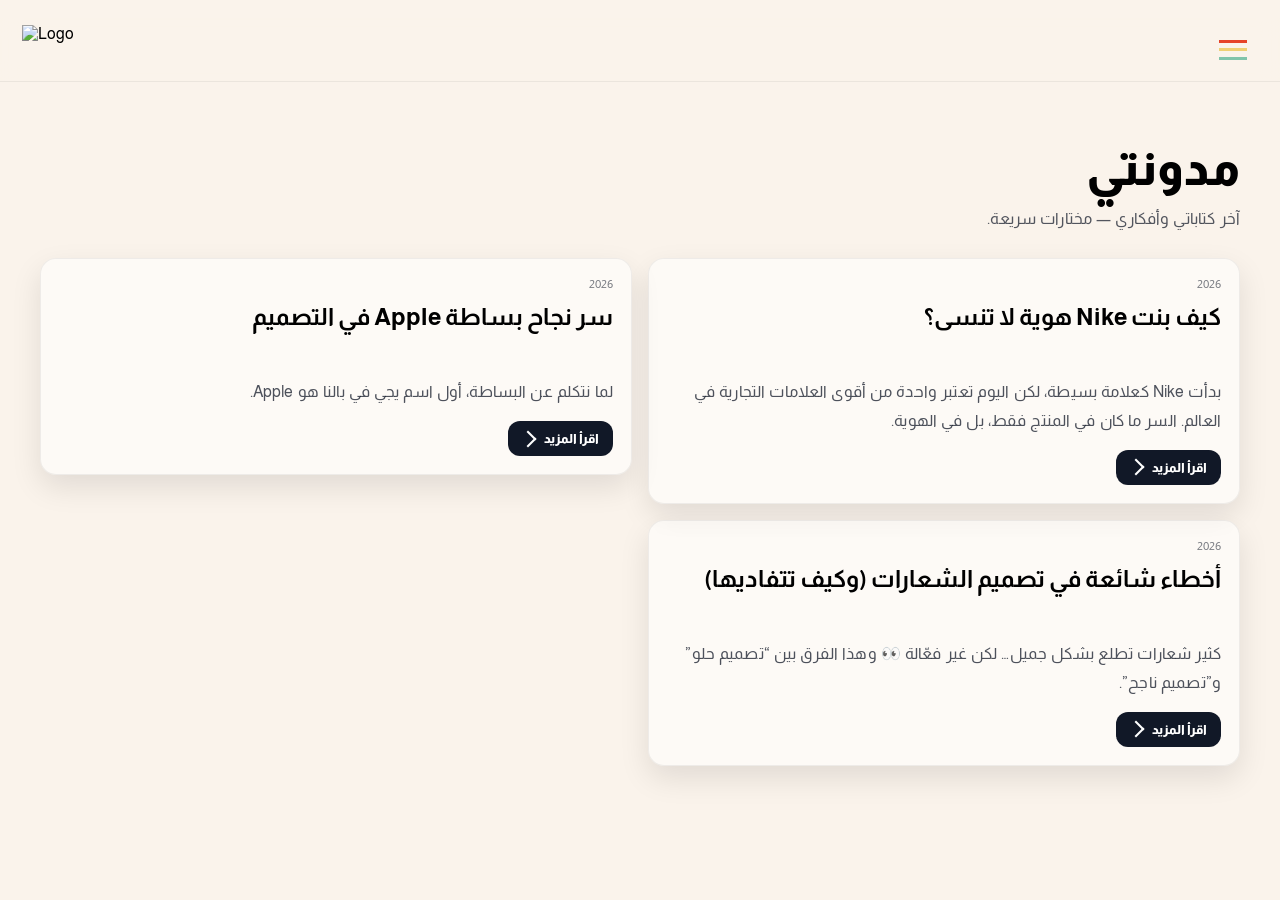
==== articles.html @ 9b46018a "Add files via upload" ====
<!doctype html>
<html lang="ar" dir="ltr">
<head>
  <meta charset="utf-8" />
  <meta name="viewport" content="width=device-width, initial-scale=1, viewport-fit=cover" />
  <title>مقالات</title>

  <!-- نفس ملفك الأساسي (عشان مقاسات اللوقو + الهامبرجر تبقى 100% نفس كودك) -->
  <link rel="stylesheet" href="./style.css" />

  <!-- ملف خاص بالمقالات فقط (ما يأثر على باقي موقعك) -->
  <link rel="stylesheet" href="./articles.css" />


  
<link rel="preconnect" href="https://fonts.googleapis.com">
<link rel="preconnect" href="https://fonts.gstatic.com" crossorigin>
<link href="https://fonts.googleapis.com/css2?family=Almarai:wght@300;400;700;800&display=swap" rel="stylesheet">
</head>

<body>
  <!-- ===== TOP BAR (نفس كودك) ===== -->
  <header class="topbar">
    <div class="logo" id="logoBtn" title="Home">
      <img src="./work/logo-10.png" alt="Logo">
    </div>

    <div class="menuWrap" id="menuWrap">
      <button class="hamburger" id="hamburgerBtn" type="button" aria-label="Menu" aria-expanded="false">
        <div class="hamburgerLines" aria-hidden="true">
          <span></span><span></span><span></span>
        </div>
      </button>

      <!-- ✅ القائمة: الرئيسية فقط -->
      <nav class="menu" aria-label="Main menu">
        <a href="./index.html#home" data-scroll="home">الرئيسية</a>
      </nav>
    </div>
  </header>

  <!-- ===== CONTENT ===== -->
  <main class="content">

    <section class="articlesPage" id="articlesPage">
      <div class="articlesWrap">
        <h1 class="articlesTitle">مدونتي</h1>
        <p class="articlesSub">آخر كتاباتي وأفكاري — مختارات سريعة.</p>

        <div class="articlesList">

          <!-- Article Card -->
          <article class="articleCard">
            <div class="articleMeta">2026</div>
            <h2 class="articleHeading type-words" data-text="كيف بنت Nike هوية لا تنسى؟"></h2>
            <p class="articleExcerpt">
          
بدأت Nike كعلامة بسيطة، لكن اليوم تعتبر واحدة من أقوى العلامات التجارية في العالم. السر ما كان في المنتج فقط، بل في الهوية.
            </p>
            <a class="articleLink" href="#post-1">اقرأ المزيد</a>
          </article>

          <article class="articleCard">
            <div class="articleMeta">2026</div>
            <h2 class="articleHeading type-words" data-text="سر نجاح بساطة Apple في التصميم
"></h2>
            <p class="articleExcerpt">
لما نتكلم عن البساطة، أول اسم يجي في بالنا هو Apple.
            </p>
            <a class="articleLink" href="#post-2">اقرأ المزيد</a>
          </article>

          <article class="articleCard">
            <div class="articleMeta">2026</div>
            <h2 class="articleHeading type-words" data-text="أخطاء شائعة في تصميم الشعارات (وكيف تتفاديها)
"></h2>
            <p class="articleExcerpt">
كثير شعارات تطلع بشكل جميل… لكن غير فعّالة 👀
وهذا الفرق بين “تصميم حلو” و”تصميم ناجح”.            </p>
            <a class="articleLink" href="#post-3">اقرأ المزيد</a>
          </article>


          

        </div>
      </div>
    </section>

  </main>

<section class="articlesDetails" id="articlesDetails">

  <article class="post" id="post-1" aria-expanded="false">
    <div class="postInner">
      <button class="postClose" type="button" aria-label="إغلاق">✕</button>

      <div class="postMeta lazy-reveal">تصميم • 2026</div>
      <h2 class="postTitle type-words" data-text="كيف بنت Nike هوية لا تُنسى؟
"></h2>
      <p class="postSub lazy-reveal">
        بدأت Nike كعلامة بسيطة، لكن اليوم تعتبر واحدة من أقوى العلامات التجارية في العالم. السر ما كان في المنتج فقط، بل في الهوية.

      </p>
</p>

      <div class="postBody">
        <p class="lazy-reveal">
اعتمدت نايك على البساطة والقوة في نفس الوقت. شعارها (Swoosh) بسيط جدًا، لكنه يعبر عن الحركة والانطلاق.
الألوان المستخدمة دايمًا واضحة وجريئة، والرسائل التسويقية تركز على الإلهام والتحدي.        </p>
        <p class="lazy-reveal">اللي يميز نايك فعلًا هو قدرتها على خلق “شعور” مو مجرد تصميم.
لما تشوف الإعلان، تحس بالحماس حتى لو ما كنت رياضي.</p>
        <p class="lazy-reveal">الدروس اللي نقدر نتعلمها:
	
</p>

<p class="lazy-reveal">
  •	البساطة قوة

</p>

<p class="lazy-reveal">
  •	الهوية لازم تعكس إحساس، مو شكل بس

</p>

<p class="lazy-reveal">
  •	الاستمرارية في الأسلوب تبني الثقة
</p>


<p class="lazy-reveal">
  ✨ اقتراح لك (مهم)

</p>


<p class="lazy-reveal">
“إذا حاب تبن هوية قوية لمشروعك، تواصل معي وخليني أساعدك ✨”
</p>

      </div>
    </div>
  </article>

  <article class="post" id="post-2" aria-expanded="false">
    <div class="postInner">
      <button class="postClose" type="button" aria-label="إغلاق">✕</button>

      <div class="postMeta lazy-reveal">شعارات • 2026</div>
      <h2 class="postTitle type-words" data-text="سر نجاح بساطة Apple في التصميم">
        
      </h2>
      <p class="postSub lazy-reveal">آبل ما اختارت البساطة عشان الشكل، بل عشان الوضوح.
كل شي عندهم مدروس: الألوان، الخطوط، المساحات، وحتى طريقة عرض المنتجات.</p>

      <div class="postBody">
        <p class="lazy-reveal">تعتمد آبل على:
</p>
        <p class="lazy-reveal">•	ألوان هادئة
</p>
        <p class="lazy-reveal">•	تصميم نظيف (Minimal)
</p>

<p class="lazy-reveal">
  •	تركيز على المنتج بدون تشتيت

</p> 

<p class="lazy-reveal">وهذا الشي يخلي المستخدم يحس بالفخامة والراحة بنفس الوقت.

</p>

<p class="lazy-reveal">	ليش هذا مهم لبراندك؟
لأن التعقيد يشتت العميل، لكن البساطة تخليه يفهمك بسرعة ويثق فيك أكثر.
</p>


<p class="lazy-reveal">
 الخلاصة:
مو كل ما زودت عناصر، صار التصميم أفضل… أحيانًا أقل = أقوى.
</p>


<p class="lazy-reveal">	
  ✨ اقتراح لك (مهم)
</p>


<p class="lazy-reveal">	“إذا حاب تبن هوية قوية لمشروعك، تواصل معي وخليني أساعدك ✨”
</p>
      </div>
    </div>
  </article>

  <article class="post" id="post-3" aria-expanded="false">
    <div class="postInner">
      <button class="postClose" type="button" aria-label="إغلاق">✕</button>

      <div class="postMeta lazy-reveal">UI/UX • 2026</div>
      <h2 class="postTitle type-words" data-text="أخطاء شائعة في تصميم الشعارات (وكيف تتفاديها)
"></h2>
      <p class="postSub lazy-reveal">كثير شعارات تطلع بشكل جميل… لكن غير فعّالة 👀</p>


      <div class="postBody">
        <p class="lazy-reveal">وهذا الفرق بين “تصميم حلو” و”تصميم ناجح”.
        <p class="lazy-reveal">
أهم الأخطاء:

</p>
        <p class="lazy-reveal">
1. التعقيد الزائد
</p>
        <p class="lazy-reveal">شعار فيه تفاصيل كثيرة = صعب يتذكره العميل
</p>

                <p class="lazy-reveal">2. تقليد المنافسين
</p>

                        <p class="lazy-reveal">لما تشبه غيرك، تختفي وسط السوق
</p>

                                <p class="lazy-reveal">3. اختيار ألوان عشوائية
</p>

                                        <p class="lazy-reveal">الألوان لازم تعكس شخصية البراند، مو ذوقك الشخصي فقط
</p>

                                                <p class="lazy-reveal">4. عدم التفكير بالاستخدام
</p>

                                                        <p class="lazy-reveal">هل الشعار واضح بحجم صغير؟ على الجوال؟ على اللوحات؟
</p>

                                                                <p class="lazy-reveal">كيف يكون الشعار الصحيح؟
</p>

                                                                        <p class="lazy-reveal">•	بسيط
</p>

                                                                                <p class="lazy-reveal">•	واضح
</p>

                                                                                        <p class="lazy-reveal">•	قابل للاستخدام في كل مكان
</p>

<p class="lazy-reveal">	•	يعبر عن هوية المشروع

</p>

<p class="lazy-reveal">✨ اقتراح لك (مهم)
</p>

<p class="lazy-reveal">“إذا حاب تبن هوية قوية لمشروعك، تواصل معي وخليني أساعدك ✨”
</p>
      </div>
    </div>
  </article>

</section>
  <!-- نفس ملف الجافاسكربت حقك (قائمة الهامبرجر) -->
  <script src="./app.js"></script>

  <!-- جافاسكربت خاص بالكتابة كلمة كلمة -->
  <script src="./articles.js"></script>
</body>
</html>
---- style.css ----
:root{
  --bg:#faf3eb;

  /* ===== الكروت ===== */
  --cardW: 380px;
  --cardH: 190px;
  --boxW: 190px;
  --radius: 0px;
  --linePx: 16px;

  /* ===== شريط علوي ===== */
  --topbar-h: 64px;
  --topbar-offset: 18px;

  /* ===== تحكم حجم اللوقو ===== */
  --logo-h: 50px;

  /* ===== ألوان خطوط الهامبرغر ===== */
  --ham-1: #e64329;
  --ham-2: #f0d074;
  --ham-3: #81c4aa;
}

*{ box-sizing:border-box; }
html,body{ height:100%; margin:0; }

body{
  background: var(--bg);
       font-family: "Almarai", sans-serif;

  overflow-x: hidden;
  overflow-y: auto;
  scroll-behavior: smooth;
}

/* ===== TOP BAR ===== */
.topbar{
  position: fixed;
  top: var(--topbar-offset);
  left: 0; right: 0;
  height: var(--topbar-h);
  display: flex;
  align-items: center;
  justify-content: space-between;
  padding: 0 22px;
  z-index: 9999;
  background: rgba(250,243,235,0.72);
  backdrop-filter: blur(10px);
  border-bottom: 1px solid rgba(0,0,0,0.06);
}

.logo{
  display:flex;
  align-items:center;
  user-select:none;
  cursor: pointer;
}
.logo img{
  height: var(--logo-h);
  width: auto;
  display: block;
  object-fit: contain;
}

.menuWrap{ position: relative; }

.hamburger{
  width: 50px;
  height: 50px;
  border: 0;
  background: transparent;
  cursor: pointer;
  display:flex;
  align-items:center;
  justify-content:center;
  padding: 0;
}

.hamburgerLines{
  width: 28px;
  height: 20px;
  display:flex;
  flex-direction: column;
  justify-content: space-between;
}

.hamburgerLines span{
  display:block;
  height: 3px;
  border-radius: 0px;
  transition: transform .25s ease, opacity .2s ease;
}
.hamburgerLines span:nth-child(1){ background: var(--ham-1); }
.hamburgerLines span:nth-child(2){ background: var(--ham-2); }
.hamburgerLines span:nth-child(3){ background: var(--ham-3); }

.menuOpen .hamburgerLines span:nth-child(1){
  transform: translateY(7px) rotate(45deg);
}
.menuOpen .hamburgerLines span:nth-child(2){ opacity: 0; }
.menuOpen .hamburgerLines span:nth-child(3){
  transform: translateY(-7px) rotate(-45deg);
}

.menu{
  position: absolute;
  top: 52px;
  right: 0;
  width: 190px;
  background: rgba(250,243,235);
  backdrop-filter: blur(12px);
  border: 1px solid rgba(0,0,0,0.08);
  border-radius: 12px;
  box-shadow: 0 14px 38px rgba(0,0,0,0.18);
  padding: 8px 0;
  text-align: right;
  opacity: 0;
  transform: translateY(-8px);
  pointer-events: none;
  transition: opacity .2s ease, transform .2s ease;
}
.menuOpen .menu{
  opacity: 1;
  transform: translateY(0);
  pointer-events: auto;
}
.menu a{
   font-family: "Almarai", sans-serif;
   font-weight: 550;
  display:block;
  padding: 12px 16px;
  text-decoration: none;
  color: #111827;
  font-size: 14px;
  line-height: 1;
  white-space: nowrap;
}
.menu a:hover{ background: rgba(0,0,0,0.05); }

/* ===== المحتوى ===== */
.content{
  position: relative;
  z-index: 1;
  padding-top: calc(var(--topbar-h) + var(--topbar-offset));
}

/* الافتراضي: بقية السكاشن ممتدة */
.pageGeneric{
  min-height: 100vh;
  padding: 56px 24px;
  display: flex;
  align-items: center;
  justify-content: center;
}

/* ===== الصفحة الأولى (الدرج فقط) ===== */
.page1{
  position: relative;
  min-height: 100vh;
  padding: 0;
  overflow: hidden;
}

.page1 .stage{
  position: absolute;
  inset: 0;
  overflow: hidden;
  pointer-events: none;
  z-index: 0;
}
.page1 .stair{ position:absolute; inset:0; }

/* ===== الكروت ===== */
.wrap{
  position:absolute;
  width: calc(var(--cardW) + var(--boxW));
  height: var(--cardH);
  transform: translate3d(0,0,0);
  will-change: transform;

}

.card{
  position:absolute;
  left:0; top:0;
  width: var(--cardW);
  height: var(--cardH);
  border-radius: var(--radius);
  overflow:hidden;
  background:#ddd;
  box-shadow: 0 12px 30px rgba(0,0,0,.18), 0 2px 8px rgba(0,0,0,.08);
}

.img{
  position:absolute; inset:0;
  background-size: cover;
  background-position: center;
  transform: scale(1.02);
}

.box{
  position:absolute;
  left: var(--cardW);
  top:0;
  width: var(--boxW);
  height: var(--cardH);
  border-radius: var(--radius);
  overflow:hidden;
  background: rgba(209, 40, 40, 0.26);
  border-left: 1px solid rgba(0,0,0,.08);
  backdrop-filter: blur(10px);
  box-shadow: 0 12px 30px rgba(0,0,0,.12), 0 2px 8px rgba(0,0,0,.06);
}

.box svg{
  position:absolute;
  inset:0;
  width:100%;
  height:100%;
  display:block;
  pointer-events:none;
}

/* خط مثل قبل */
.box line{
  stroke-width: var(--linePx);
  stroke-linecap: square;
}



/* ===== الصفحة الثانية: صورة فقط ===== */
.image-only{
  min-height: 100vh;
  padding: 56px 24px;
  display:flex;
  align-items:center;
  justify-content:center;


}
.image-only img{
  width: 100%;
  max-width: 1500px; /* صغرنا شوي على الكمبيوتر */
  height: auto;
  display:block;
  object-fit: cover;

}





/* تعديل للجوال */
@media (max-width: 768px){
  .image-only img{
    width: 110vw; /* جعل الصورة تملأ عرض الشاشة بالكامل */
    height: 130px;
    max-width: none; /* إزالة الحد السابق */
    object-fit: cover;
  }
}









/* ==========================
   ABOUT (DESKTOP)
========================== */

#about.pageGeneric{

  --aboutCardMinH:700px;

  --aboutVideoW:800px;
  --aboutVideoH:910px;

  background: rgb(250,243,235);
  position:relative;
}

/* الكرت */
#about.pageGeneric .aboutCard{

  width:min(1600px,100%);
  margin:auto;

  background:rgba(255,255,255,0.55);
  backdrop-filter:blur(10px);
  border:1px solid rgba(0,0,0,0.06);
  box-shadow:0 12px 30px rgba(0,0,0,.12);
  border-radius:12px;


  padding:40px;
  min-height:var(--aboutCardMinH);

  position:relative;
  overflow:hidden;
}

/* النص */
#about .aboutText{

  font-family:"Almarai", sans-serif;
  text-align:right;

  max-width:450px;

  /* يمنع النص من الركوب على الفيديو */
  margin-left:var(--aboutVideoW);

  position:relative;
  z-index:2;
}

#about .aboutText h2{
  font-size:32px;
  margin-bottom:14px;
}

#about .aboutText p{
  font-size:16px;
  line-height:1.9;

  direction: rtl;

  text-align: right;

  unicode-bidi: plaintext;


}

/* الفيديو */
#about .aboutVideo{

  position:absolute;
  left:0;
  bottom:0;

  width:var(--aboutVideoW);
  height:var(--aboutVideoH);

  overflow:hidden;
}

#about .aboutVideo video{
  width:100%;
  height:100%;
  object-fit:cover;
  display:block;
  border-radius: 20px;
}


/* ==========================
   ABOUT (MOBILE)
========================== */

@media (max-width:768px){

#about.pageGeneric{
  --aboutMobileVideoH:400px;
}

/* الكرت */
#about.pageGeneric .aboutCard{

  display:flex;
  flex-direction:column;

  padding:20px 20px 0 0;
  gap:22px;

  min-height:auto;
}

/* النص */
#about .aboutText{

  width:100%;
  margin:0;
}

/* الفيديو */
#about .aboutVideo{

  position:static;

  width:100%;
  height:var(--aboutMobileVideoH);

  margin:auto 0 0 0;

  align-self:center;

  border-radius:12px;
  overflow:hidden;


}

}

/* ===== صفحة الأعمال ===== */
.worksPage{
  background: #faf3eb;
  padding: 120px 40px 120px;
}

.worksTitle{
  font-size: clamp(32px, 5vw, 64px);
  margin: 0 0 40px 0;
  text-align: center;
}


.workItem{
  overflow: visible;
}

.workItem img{
  width: 100%;
  height: auto;
  display: block;
  border-radius: 12px;
  box-shadow: 0 18px 40px rgba(0,0,0,.15);
}

@media (max-width: 1024px){
  .worksPage{ padding: 100px 24px 120px; }
  .worksGrid{ grid-template-columns: repeat(3, minmax(0, 1fr)); gap: 18px; }
}

@media (max-width: 600px){
  .worksPage{ padding: 90px 16px 120px; }
  .worksGrid{ grid-template-columns: repeat(2, minmax(0, 1fr)); gap: 14px; }
}

.workItem{
  will-change: transform;
  transform: translateZ(0);
}

.workItem img{
  transform-origin: center center;
  transition: transform 120ms linear;
}

@media (max-width: 768px){
  .topbar{ padding: 0 14px; }

  :root{
    --cardW: 210px;
    --cardH: 110px;
    --boxW: 110px;
    --linePx: 16px;
  }

  .page1{
    height: 50vh;
    min-height: 360px;
    padding: 0;
    overflow: hidden;
  }

  .page1 .stage{
    inset: -160px;
    overflow: hidden;
  }

  .box svg{
    position:absolute;
    inset:0;
    width:100%;
    height:100%;
    transform: none !important;
  }

  .box line{
    vector-effect: non-scaling-stroke;
  }

  .image-only{
    min-height: auto;
    padding: 24px 16px;
  }
  .image-only img{
    width: 100%;
    max-width: 980px;
    border-radius: 12px;
  }

  #about.pageGeneric{ min-height: auto; padding: 40px 16px; }

  #about .aboutVideo video{
    height: 400px;
    min-height: 360px;
    max-height: 720px;
  }
}

/* ==========================
   WORKS SECTION
========================== */
.worksSection{
  min-height: auto;
  padding: 56px 24px;
  display: flex;
  align-items: flex-start;
  justify-content: center;
}

.worksWrap{
  width: min(1600px, 100%);
  margin: 0 auto;
  padding: 0 18px;
}

.worksTitle{
     font-family: "Almarai", sans-serif;

  margin: 0 0 18px;
  font-size: clamp(22px, 3.2vw, 38px);
  font-weight: 800;
  text-align: right;
}

#works .worksGrid{
  display: grid;
  grid-template-columns: repeat(4, 1fr);
  gap: 7px;
  align-items: start;
}

.workItem{
  display: block;
  border-radius: 16px;
  overflow: hidden;
  background: rgba(255,255,255,0.20);
  border: 1px solid rgba(0,0,0,0.06);
  box-shadow: 0 14px 34px rgba(0,0,0,0.10);
  transform: translate3d(0, var(--stagger, 0px), 0);
  will-change: transform;
}

.workItem img{
  width: 100%;
  height: auto;
  display: block;
}

@media (max-width: 768px){
  .worksSection{
    padding: 44px 16px;
  }

  #works .worksGrid{
    grid-template-columns: repeat(2, 1fr);
    gap: 10px;
  }

  .workItem:nth-child(2n){
    --stagger: 18px;
  }
  .workItem:nth-child(2n+1){
    --stagger: 0px;
  }
}












/* ==========================
   WORKS: one-time "shrink" on enter (Studio-like)
========================== */




/* ألغي تأثير الهوفر نهائيًا */
#works .workItem img{
  transition: none !important;
  transform: none !important;
}

/* الوضع الطبيعي قبل ما نوصل للقسم */
#works .workItem{
  transform: translate3d(0, var(--stagger, 0px), 0) scale(1);
  will-change: transform;
  transition: transform 4000ms cubic-bezier(.22, 1, .36, 1);
}

/* أول ما القسم يصير ظاهر: يصغر ويثبت */
#works.is-revealed .workItem{
  transform: translate3d(0, var(--stagger, 0px), 0) scale(0.88);

}



/* اختياري: لو تبين تأثير أدق لكل صف (يتأخر شوي) */
#works.is-revealed .workItem:nth-child(1){ transition-delay: 0ms; }
#works.is-revealed .workItem:nth-child(2){ transition-delay: 60ms; }
#works.is-revealed .workItem:nth-child(3){ transition-delay: 120ms; }
#works.is-revealed .workItem:nth-child(4){ transition-delay: 180ms; }
#works.is-revealed .workItem:nth-child(5){ transition-delay: 240ms; }
#works.is-revealed .workItem:nth-child(6){ transition-delay: 300ms; }



























/* ==========================
   ARTICLES PAGE (SCOPED)
========================== */

.articlesPage{
  padding: 80px 24px 90px;
}

.articlesWrap{
  width: min(1200px, 100%);
  margin: 0 auto;
}

.articlesTitle{
  font-family: "Almarai", sans-serif;
  margin: 0 0 10px;
  font-size: clamp(28px, 4vw, 48px);
  font-weight: 900;
  text-align: right;
}

.articlesSub{
     font-family: "Almarai", sans-serif;

  margin: 0 0 26px;
  text-align: right;
  color: rgba(17,24,39,.72);
  font-size: 16px;
  line-height: 1.7;
}

.articlesList{
  display: grid;
  grid-template-columns: repeat(2, minmax(0, 1fr));
  gap: 16px;
  align-items: start;
}

.articleCard{
  background: rgba(255,255,255,0.55);
  backdrop-filter: blur(10px);
  border: 1px solid rgba(0,0,0,0.06);
  box-shadow: 0 12px 30px rgba(0,0,0,.10);
  border-radius: 16px;
  padding: 18px;
  text-align: right;
}

.articleMeta{
     font-family: "Almarai", sans-serif;

  font-size: 12px;
  color: rgba(17,24,39,.55);
  margin-bottom: 10px;
}

.articleHeading{
     font-family: "Almarai", sans-serif;

  margin: 0 0 10px;
  font-size: clamp(18px, 2.2vw, 24px);
  line-height: 1.35;
  min-height: 2.8em; /* عشان مكان الكتابة ما يهتز */
}

.articleExcerpt{
     font-family: "Almarai", sans-serif;

  margin: 0 0 14px;
  color: rgba(17,24,39,.75);
  line-height: 1.8;
  font-size: 16px;
}



.articleLink{
  display: inline-flex;
  align-items: center;
  gap: 10px;
  padding: 10px 14px;
  border-radius: 12px;
  background: #111827;
  color: #fff;
  text-decoration: none;
  font-weight: 800;
  font-size: 13px;
}

.en{

  direction: ltr;

  unicode-bidi: isolate;

  display: inline-block;

}

/* مؤشر صغير مثل زر */
.articleLink::after{
  content: "";
  width: 10px;
  height: 10px;
  border: 2px solid currentColor;
  border-left: 0;
  border-bottom: 0;
  transform: rotate(45deg);
}

/* الجوال */
@media (max-width: 768px){
  .articlesPage{ padding: 70px 16px 80px; }
  .articlesList{ grid-template-columns: 1fr; gap: 14px; }
}














/* ==========================
   DETAILS (Accordion)
========================== */

.articlesDetails{
     font-family: "Almarai", sans-serif;

  margin-top: 22px;
  display: grid;
  gap: 16px;
}

/* الكرت (مقفول افتراضيًا) */
.post{
  background: rgba(255,255,255,0.55);
  backdrop-filter: blur(10px);
  border: 1px solid rgba(0,0,0,0.06);
  box-shadow: 0 12px 30px rgba(0,0,0,.10);
  border-radius: 16px;

  overflow: hidden;

  max-height: 0;
  opacity: 0;
  transform: translateY(10px);

  transition: max-height 900ms ease, opacity 450ms ease, transform 450ms ease;
  will-change: max-height, opacity, transform;
}

/* المحتوى الداخلي */
.postInner{
 font-family: "Almarai", sans-serif;
  position: relative;
  padding: 18px;
  text-align: right;
}

/* زر الإغلاق */
.postClose{
  position: absolute;
  top: 12px;
  left: 12px;
  width: 36px;
  height: 36px;
  border: 1px solid rgba(0,0,0,0.10);
  background: rgba(255,255,255,0.65);
  backdrop-filter: blur(10px);
  border-radius: 12px;
  cursor: pointer;
}

/* مفتوح */
.post.is-open{
  opacity: 1;
  transform: translateY(0);
}

/* مهم: تعويض الشريط العلوي عند السحب */
.post{
  scroll-margin-top: 110px;
}

/* عنوان / نص */
.postTitle{
  font-family: "Almarai", sans-serif;
  margin: 10px 0 10px;
  font-size: clamp(20px, 2.8vw, 30px);
  line-height: 1.35;
  min-height: 2.6em;
}

.postMeta{
  font-size: 12px;
  color: rgba(17,24,39,.55);
  margin-bottom: 10px;
}

.postSub{
  margin: 0 0 14px;
  color: rgba(17,24,39,.70);
  line-height: 1.9;
}

.postBody p{
     font-family: "Almarai", sans-serif;

  margin: 0 0 12px;
  color: rgba(17,24,39,.82);
  line-height: 2;
  font-size: 16px;


}



/* ==========================
   Lazy reveal
========================== */
.lazy-reveal{
  opacity: 0;
  transform: translateY(12px);
  transition: opacity 800ms ease, transform 800ms ease;
  will-change: opacity, transform;
}
.lazy-reveal.is-in{
  opacity: 1;
  transform: translateY(0);
}

/* 📱 */
@media (max-width: 768px){
  .postInner{ padding: 16px; }
}


















/* ============ INTRO SPLASH (SCOPED) ============ */
.intro{
  position: fixed;
  inset: 0;
  z-index: 99999;
  overflow: hidden;
  background: #faf3eb; /* خلفية تبان حول الصورة لو صارت contain */
}

/* الصورة: "كاملة" على كل الشاشات */
.intro__img{
  position: absolute;
  inset: 0;
  width: 100%;
  height: 100%;
  object-fit: contain;     /* ✅ كاملة بدون قص */
  object-position: center; /* ✅ بالوسط */
  display: block;
  z-index: 1;
}

/* الشقّين */
.intro__split{
  position: absolute;
  left: 0;
  width: 100%;
  height: 50vh;
  background: #faf3eb;
  z-index: 2;

  /* ✅ بالبداية مخفيين (عشان "بعد ظهور الصورة") */
  opacity: 0;
  transform: translateY(0);
  will-change: transform, opacity;
}

/* يبدأون من المنتصف */
.intro__split--top{ top: 0; }
.intro__split--bottom{ bottom: 0; }

/* ✅ بعد ما نفعّل الشقّين */
.intro.is-reveal-splits .intro__split{
  opacity: 1;
  transition: opacity 180ms ease;
}

/* ✅ فتح من النصف: العلوي يطلع لفوق والسفلي ينزل لتحت */
.intro.is-open .intro__split--top{
  transform: translateY(-100%);
  transition: transform 900ms cubic-bezier(.2,.9,.2,1);
}
.intro.is-open .intro__split--bottom{
  transform: translateY(100%);
  transition: transform 900ms cubic-bezier(.2,.9,.2,1);
}

/* اختفاء بعد الفتح */
.intro.is-done{
  pointer-events: none;
  opacity: 0;
  transition: opacity 600ms ease;
}

/* Reduce motion */
@media (prefers-reduced-motion: reduce){
  .intro.is-reveal-splits .intro__split,
  .intro.is-open .intro__split--top,
  .intro.is-open .intro__split--bottom,
  .intro.is-done{
    transition: none !important;
  }
}



.intro{
  background: #faf3eb;
}

.intro__img{
  position: absolute;
  inset: 0;
  width: 100%;
  height: 100%;
  object-fit: contain;   /* الصورة كاملة */
  z-index: 2;
}

/* خلفية مموهة من نفس الصورة */
.intro::before{
  content:"";
  position:absolute;
  inset:0;
background: url("./splash.jpg") center/cover no-repeat;
  filter: blur(40px) brightness(.7);
  transform: scale(1.1);
  z-index:1;
}













.footer{
  padding: 60px 16px 40px;
  background: #faf3eb;
}

.footer-social{
  display: flex;
  flex-direction: column;
  align-items: center;
  gap: 22px;
}

.social-row{
  display: flex;
  gap: 18px;
  justify-content: center;
}

.social-btn{
  display: inline-flex;
  align-items: center;
  justify-content: center;
  padding: 0;              /* 👈 لا فراغ */
  background: none;        /* 👈 بدون مربع */
  border-radius: 0;
  transition: transform .2s ease, opacity .2s ease;
}

.social-btn:hover{
  transform: scale(0.9);   /* 👈 تأثير ناعم */
  opacity: 0.7;
}

/* حجم الأيقونة نفسها */
.social-btn img{
  width: 37px;             /* 👈 كبر/صغر من هنا */
  height: auto;
  display: block;
}


.footer-text{
     font-family: "Almarai", sans-serif;

  margin-top: 8px;
  font-size: 13px;
  color: rgba(0,0,0,0.55);
  text-align: center;
}







#about .aboutText{
  display: block;          /* مهم */
  max-width: 100%;
  text-align: right;
  flex-direction: column;
  align-items: flex-start;

  line-height: 1.8;        /* ترتيب جميل */
  white-space: normal;     /* ❗ يكسر السطر */
  word-break: normal;
}

#about .aboutText h2{
  margin: 0 0 16px 0;
  font-size: clamp(26px, 3vw, 36px);
  font-weight: 800;
}

#about .aboutText p{
     font-family: "Almarai", sans-serif;

  margin: 0;
  font-size: clamp(15px, 1.6vw, 18px);
  color: #333;
}




/* ==========================
   WORKS CONTAINER FIX
========================== */
#works{
  width: min(3200px, 100%);
  margin: 0 auto;
  padding: 0 16px;
  box-sizing: border-box;
}

/* ==========================
   GRID LAYOUT
========================== */
#works .worksGrid{
  display: grid;
  grid-template-columns: repeat(2, 1fr);
  gap: 10px;
  width: 100%;
  align-items: start;
}

/* ==========================
   WORK ITEM
========================== */
#works .workItem{
  display: block;
  text-decoration: none;
  overflow: hidden;
  border-radius: 12px;
}

.workItem{

  text-decoration: none;

  color: inherit;

}
/* ==========================
   IMAGE (بدون قص)
========================== */
#works .workItem img{
  width: 100%;
  height: auto;
  display: block;
  border-radius: 12px;
}

/* ==========================
   TEXT تحت الصورة
========================== */
.workInfo{
  padding: 8px 0 0;
  text-align: right;
}

.worksTitle {
  text-align: center;
}

.workName{
     font-family: "Almarai", sans-serif;

  font-size: 18px;
  margin: 0 0 4px;
  font-weight: 700;
}

.workDesc{
     font-family: "Almarai", sans-serif;

  font-size: 15px;
  margin: 0;
  color: #666;
}

/* ==========================
   TABLET / SMALL LAPTOP
========================== */
@media (max-width: 1024px){
  #works .worksGrid{
    grid-template-columns: repeat(2, 1fr);
  }
}

/* ==========================
   MOBILE (صورتين بالصف)
========================== */
@media (max-width: 768px){
  #works{
    padding: 0 12px;
  }

  #works .worksGrid{
    grid-template-columns: repeat(2, 1fr);
    gap: 8px;
  }

  #works .workItem img{
    width: 100%;
    height: auto;
  }
}





/* الصفحة تكون على قد الصور */

body{

  margin: 0;

}

/* ===== الشريط ===== */

.galleryStrip{

  display: flex;

  flex-direction: row;

  gap: 8px;                 /* مسافة بين الصور */

  overflow-x: auto;          /* سكرول أفقي */

  overflow-y: hidden;

  padding: 0;                /* بدون فراغ فوق وتحت */

  margin: 0;

  scroll-behavior: smooth;

}

/* يخفي شكل السكروول (اختياري) */

.galleryStrip::-webkit-scrollbar{

  display: none;

}

/* ===== الصور ===== */

.galleryStrip img{

  height: 400px;             /* حجم الصور */

  width: auto;               /* عرض تلقائي */

  object-fit: cover;

  flex-shrink: 0;            /* يمنع تصغيرها */

  border-radius: 12px;

}










/* إزالة الفراغات */

body{

  margin: 0;

}

/* الحاوية */

.galleryWrap{

  overflow: hidden;

  width: 100%;

  margin-bottom: 100px;

}

/* الشريط */

.galleryTrack{

  display: flex;

  width: max-content;

  animation: scrollLoop 25s linear infinite;

}

/* المجموعات */

.set{

  display: flex;

  gap: 8px;

}

/* الصور */

.galleryTrack img{

  height: 350px;  
 /* 👈 هنا تكبير الصور */

  width: auto;

  margin-right: 10px;

  object-fit: cover;

  flex-shrink: 0;

  border-radius: 12px;

}

/* الحركة */

@keyframes scrollLoop{

  0%{

    transform: translateX(0);

  }

  100%{

    transform: translateX(-33.333%);

  }

}



@media (max-width: 768px){

  .galleryTrack img{

    height: 230px; /* 👈 أصغر في الجوال */

  }

}










/* =======================================

   FIX SPACING BETWEEN SECTIONS

   (حط هذا آخر شي في الملف)

======================================= */

/* متغير موحد للمسافات */

:root{

  --section-space: 60px;

}

/* سكاشن عامة */

.pageGeneric{

  min-height: auto !important;

  padding: var(--section-space) 24px !important;

  align-items: flex-start !important;

}

/* صورة فقط */

.image-only{

  min-height: auto !important;

  padding: var(--section-space) 24px !important;

}

/* الأعمال */

.worksSection{

  min-height: auto !important;

  padding: var(--section-space) 24px !important;

  align-items: flex-start !important;

}

/* المقالات */

.articlesPage{

  padding: var(--section-space) 24px !important;

}

/* الفوتر */

.footer{

  padding: var(--section-space) 16px 30px !important;

}

/* حل الفراغ الكبير (أهم نقطة) */

.galleryWrap{

  margin-bottom: var(--section-space) !important;
  padding-top: calc(var(--section-space) - 5px) !important;

}

/* لو فيه سكاشن تستخدم flex وتسبب فراغ */

.pageGeneric,

.worksSection{

  align-items: flex-start !important;

}

/* تحسين إضافي: منع أي مسافات غريبة */

section{

  margin: 0 !important;

}

/* 📱 الجوال */

@media (max-width: 768px){

  :root{

    --section-space: 40px;

  }

  .pageGeneric,

  .image-only,

  .worksSection,

  .articlesPage{

    padding: var(--section-space) 16px !important;

  }

}






/* =======================================

   FIX RTL PUNCTUATION (ARTICLES ONLY)

======================================= */

/* تأكيد الاتجاه */

#articlesPage,

#articlesDetails{

  direction: rtl;

}

/* النصوص داخل المقالات */

#articlesPage .articleMeta,

#articlesPage .articleExcerpt,

#articlesPage .articleHeading,

#articlesDetails .postMeta,

#articlesDetails .postSub,

#articlesDetails .postBody,

#articlesDetails .postTitle{

  direction: rtl;

  text-align: right;

  /* أهم سطرين */

  unicode-bidi: isolate;

  line-break: auto;

}

/* تحسين عرض علامات الترقيم */

#articlesPage p,

#articlesDetails p{

  word-spacing: 0.05em;

  letter-spacing: 0.01em;

}

/* يخلي الأقواس والنقاط ما تقفز */

#articlesPage p::after,

#articlesDetails p::after{

  content: "";

  unicode-bidi: isolate;

}
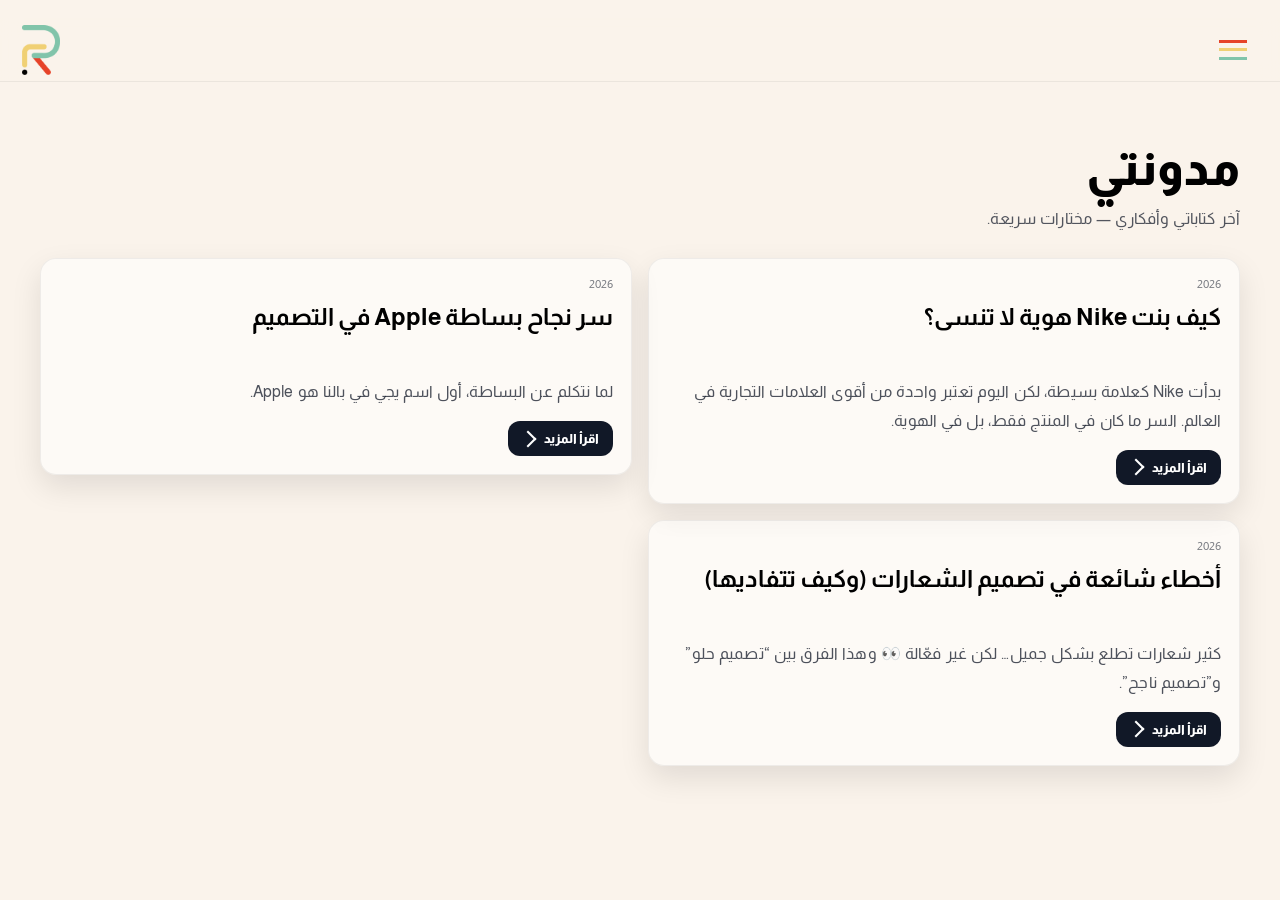
==== commit 26d94152: "Update articles.html" ====
--- a/articles.html
+++ b/articles.html
@@ -22,7 +22,7 @@
   <!-- ===== TOP BAR (نفس كودك) ===== -->
   <header class="topbar">
     <div class="logo" id="logoBtn" title="Home">
-      <img src="./work/logo-10.png" alt="Logo">
+      <img src="logo-10.png" alt="Logo">
     </div>
 
     <div class="menuWrap" id="menuWrap">
@@ -265,4 +265,4 @@
   <!-- جافاسكربت خاص بالكتابة كلمة كلمة -->
   <script src="./articles.js"></script>
 </body>
-</html>+</html>
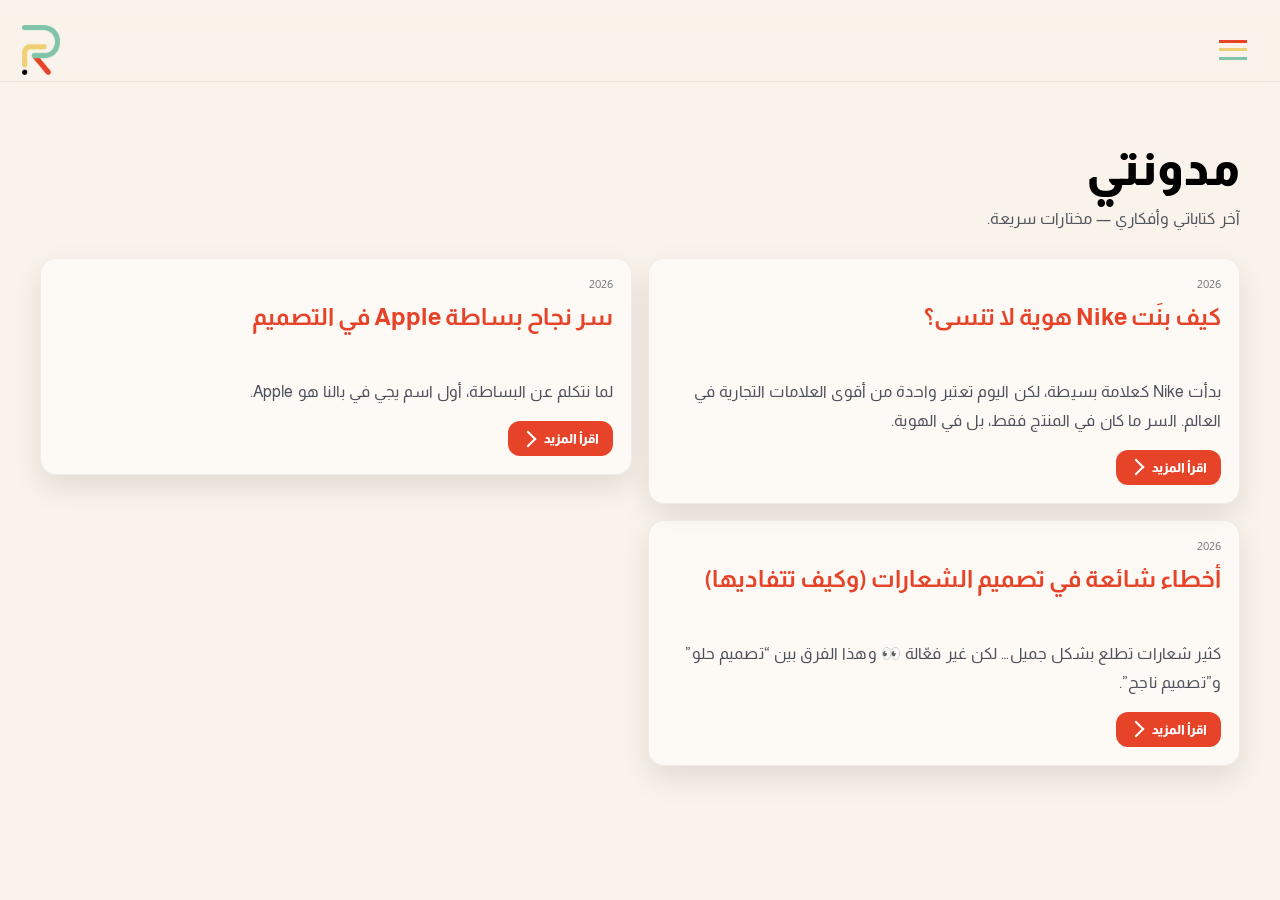
==== commit 4182ea13: "Update articles.html" ====
--- a/articles.html
+++ b/articles.html
@@ -52,7 +52,7 @@
           <!-- Article Card -->
           <article class="articleCard">
             <div class="articleMeta">2026</div>
-            <h2 class="articleHeading type-words" data-text="كيف بنت Nike هوية لا تنسى؟"></h2>
+            <h2 class="articleHeading type-words" data-text="كيف بنَت Nike هوية لا تنسى؟"></h2>
             <p class="articleExcerpt">
           
 بدأت Nike كعلامة بسيطة، لكن اليوم تعتبر واحدة من أقوى العلامات التجارية في العالم. السر ما كان في المنتج فقط، بل في الهوية.
@@ -96,7 +96,7 @@
       <button class="postClose" type="button" aria-label="إغلاق">✕</button>
 
       <div class="postMeta lazy-reveal">تصميم • 2026</div>
-      <h2 class="postTitle type-words" data-text="كيف بنت Nike هوية لا تُنسى؟
+      <h2 class="postTitle type-words" data-text="كيف بنَت Nike هوية لا تُنسى؟
 "></h2>
       <p class="postSub lazy-reveal">
         بدأت Nike كعلامة بسيطة، لكن اليوم تعتبر واحدة من أقوى العلامات التجارية في العالم. السر ما كان في المنتج فقط، بل في الهوية.
--- a/style.css
+++ b/style.css
@@ -276,10 +276,10 @@
 
 #about.pageGeneric{
 
-  --aboutCardMinH:700px;
+  --aboutCardMinH:1080px;
 
   --aboutVideoW:800px;
-  --aboutVideoH:910px;
+  --aboutVideoH:1080px;
 
   background: rgb(250,243,235);
   position:relative;
@@ -367,7 +367,7 @@
 @media (max-width:768px){
 
 #about.pageGeneric{
-  --aboutMobileVideoH:400px;
+  --aboutMobileVideoH:700px;
 }
 
 /* الكرت */
@@ -711,6 +711,7 @@
   font-size: clamp(18px, 2.2vw, 24px);
   line-height: 1.35;
   min-height: 2.8em; /* عشان مكان الكتابة ما يهتز */
+  color:#e64329;
 }
 
 .articleExcerpt{
@@ -730,7 +731,7 @@
   gap: 10px;
   padding: 10px 14px;
   border-radius: 12px;
-  background: #111827;
+  background: #e64329;
   color: #fff;
   text-decoration: none;
   font-weight: 800;
@@ -847,6 +848,8 @@
   font-size: clamp(20px, 2.8vw, 30px);
   line-height: 1.35;
   min-height: 2.6em;
+  color:#e64329;
+  
 }
 
 .postMeta{
@@ -1101,6 +1104,127 @@
   margin: 0;
   font-size: clamp(15px, 1.6vw, 18px);
   color: #333;
+
+  
+  text-align: justify;
+
+  text-align-last: right; /* آخر سطر عربي طبيعي */
+
+  line-height: 1.8;
+
+  max-width: 700px;
+
+  margin: 0 auto;
+
+  word-spacing: 1px;
+}
+
+
+
+
+
+@media (min-width: 768px) and (max-width: 1024px) and (orientation: portrait){
+
+  #about{
+
+    display: flex;
+
+    flex-direction: column !important; /* النص فوق الفيديو */
+
+  }
+
+  .aboutCard{
+
+    width: 100%;
+
+  }
+
+  .aboutText{
+
+    width: 100%;
+
+    text-align: right;
+
+  }
+
+  .aboutVideo{
+
+    width: 100%;
+
+  }
+
+  .aboutVideo video{
+
+    width: 100%;
+
+    height: auto;
+
+  }
+
+}
+
+
+
+
+/* جوال */
+
+@media (max-width: 768px){
+
+  #about .aboutText p{
+
+    max-width: 100%;
+
+    padding: 10px 12px;
+
+    text-align: right;
+
+    padding: 0 16px;   /* 👈 يمنع الالتصاق */
+
+    max-width: 100%;
+
+     text-align: justify;
+
+  text-align-last: right; /* آخر سطر عربي طبيعي */
+
+  line-height: 1.8;
+
+  max-width: 700px;
+
+  margin: 0 auto;
+
+  word-spacing: 1px;
+
+
+  }
+
+}
+
+
+
+.aboutImgDesktop{
+
+  display: none;
+
+}
+
+/* كمبيوتر فقط */
+
+@media (min-width: 1025px){
+
+  .aboutImgDesktop{
+
+    display: block;
+
+    width: 480px;        /* 👈 أكبر شوي */
+
+    height: auto;
+
+    margin: 75px auto 0; /* 👈 يوسّطها */
+
+    border-radius: 12px;
+
+  }
+
 }
 
 
@@ -1172,6 +1296,9 @@
   font-size: 18px;
   margin: 0 0 4px;
   font-weight: 700;
+     padding: 0 8px;
+  line-height: 1.6;
+  color: #e64329;
 }
 
 .workDesc{
@@ -1180,6 +1307,12 @@
   font-size: 15px;
   margin: 0;
   color: #666;
+   margin-bottom: 12px;
+  padding: 0 8px;
+  line-height: 1.6;
+  direction: rtl;
+
+  unicode-bidi: plaintext;
 }
 
 /* ==========================
@@ -1200,7 +1333,7 @@
   }
 
   #works .worksGrid{
-    grid-template-columns: repeat(2, 1fr);
+    grid-template-columns: repeat(1, 1fr);
     gap: 8px;
   }
 
@@ -1569,11 +1702,96 @@
 
 
 
-
-
-
-
-
-
-
-
+.galleryWrap {
+
+  overflow: hidden;
+
+  width: 100%;
+
+}
+
+.galleryTrack {
+
+  display: flex;
+
+  width: max-content;
+
+  animation: scroll 35s linear infinite;
+
+}
+
+.set {
+
+  display: flex;
+
+}
+
+
+
+/* الحركة */
+
+@keyframes scroll {
+
+  0% {
+
+    transform: translateX(0);
+
+  }
+
+  100% {
+
+    transform: translateX(-50%);
+
+  }
+
+}
+
+
+.set img {
+
+  width: 450px;        /* عرض المستطيل */
+
+  height: 350px;       /* ارتفاع المستطيل */
+
+  object-fit: cover;   /* أهم شيء عشان ما تتشوه الصورة */
+
+  margin-right: 10px;
+
+  border-radius: 10px;
+
+}
+
+@media (max-width: 768px) {
+
+  .set img {
+
+    width: 270px;      /* عرض أصغر للجوال */
+
+    height: 180px;     /* ارتفاع مناسب */
+
+    object-fit: cover;
+
+    border-radius: 10px;
+
+  }
+
+}
+
+
+
+.postTitle.type-words::after {
+
+  display: none !important;
+
+}
+
+
+
+
+
+
+
+
+
+
+
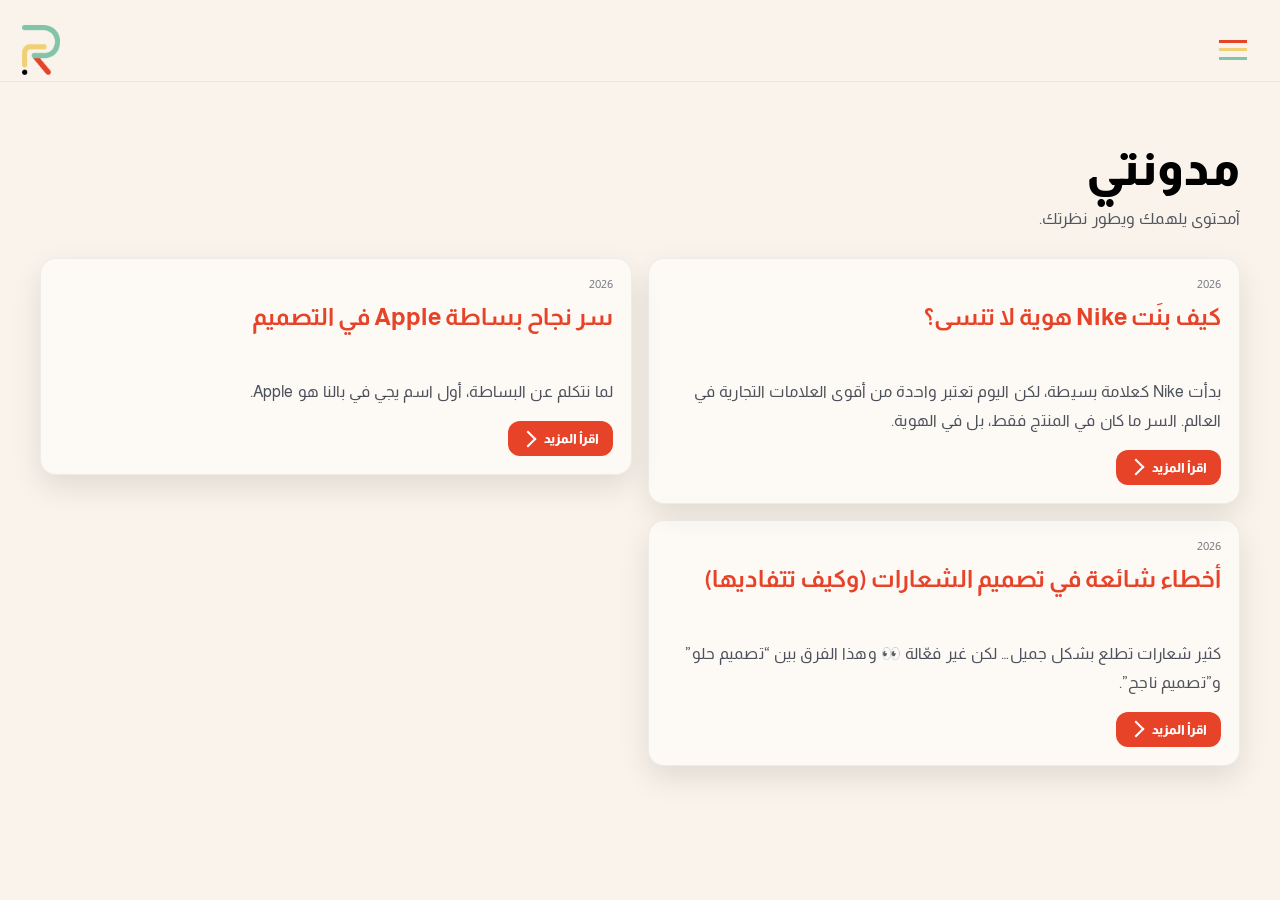
==== commit c7337984: "Update articles.html" ====
--- a/articles.html
+++ b/articles.html
@@ -45,7 +45,7 @@
     <section class="articlesPage" id="articlesPage">
       <div class="articlesWrap">
         <h1 class="articlesTitle">مدونتي</h1>
-        <p class="articlesSub">آخر كتاباتي وأفكاري — مختارات سريعة.</p>
+        <p class="articlesSub">آمحتوى يلهمك ويطور نظرتك.</p>
 
         <div class="articlesList">
 
@@ -95,7 +95,7 @@
     <div class="postInner">
       <button class="postClose" type="button" aria-label="إغلاق">✕</button>
 
-      <div class="postMeta lazy-reveal">تصميم • 2026</div>
+      <div class="postMeta lazy-reveal">2026</div>
       <h2 class="postTitle type-words" data-text="كيف بنَت Nike هوية لا تُنسى؟
 "></h2>
       <p class="postSub lazy-reveal">
@@ -147,7 +147,7 @@
     <div class="postInner">
       <button class="postClose" type="button" aria-label="إغلاق">✕</button>
 
-      <div class="postMeta lazy-reveal">شعارات • 2026</div>
+      <div class="postMeta lazy-reveal">2026</div>
       <h2 class="postTitle type-words" data-text="سر نجاح بساطة Apple في التصميم">
         
       </h2>
@@ -197,7 +197,7 @@
     <div class="postInner">
       <button class="postClose" type="button" aria-label="إغلاق">✕</button>
 
-      <div class="postMeta lazy-reveal">UI/UX • 2026</div>
+      <div class="postMeta lazy-reveal">2026</div>
       <h2 class="postTitle type-words" data-text="أخطاء شائعة في تصميم الشعارات (وكيف تتفاديها)
 "></h2>
       <p class="postSub lazy-reveal">كثير شعارات تطلع بشكل جميل… لكن غير فعّالة 👀</p>
--- a/style.css
+++ b/style.css
@@ -501,7 +501,7 @@
   #about.pageGeneric{ min-height: auto; padding: 40px 16px; }
 
   #about .aboutVideo video{
-    height: 400px;
+    height: 1080px;
     min-height: 360px;
     max-height: 720px;
   }
@@ -1293,7 +1293,7 @@
 .workName{
      font-family: "Almarai", sans-serif;
 
-  font-size: 18px;
+  font-size: 22px;
   margin: 0 0 4px;
   font-weight: 700;
      padding: 0 8px;
@@ -1792,6 +1792,121 @@
 
 
 
-
-
-
+.aboutText{
+
+  padding-right: 10px;
+}
+
+
+
+
+
+
+
+@media (max-width: 768px){
+  #about .aboutText p{
+    padding: 3px !important;
+    text-align: right !important;
+    text-align-last: right !important;
+    unicode-bidi: plaintext !important;
+  }
+}
+
+
+
+
+
+
+
+
+
+
+@media (max-width: 768px) {
+
+  /* نلغي أي مسافات من العنصر نفسه */
+
+  .aboutText {
+
+    padding-right: 0 !important;
+
+    margin-right: 0 !important;
+
+  }
+
+  /* نلغي المسافات من أي أب يضغطه */
+
+  .aboutText,
+
+  .aboutText * {
+
+    box-sizing: border-box;
+
+  }
+
+  /* أهم سطر: نلغي أي padding من الحاوية */
+
+  .content,
+
+  .container,
+
+  .about,
+
+  .section {
+
+    padding-right: 0 !important;
+
+  }
+
+}
+
+
+
+
+
+
+
+
+@media (max-width: 768px) {
+
+  #about .aboutText p {
+
+    text-align: justify !important;
+
+    direction: rtl;
+
+    max-width: 100% !important;
+
+    margin: 0 !important;
+
+    padding: 0 10px !important;
+
+    line-height: 1.9;
+
+    /* 👇 هذا هو السر */
+
+    text-justify: inter-word;
+
+  }
+
+}
+
+
+
+
+
+
+
+
+
+
+
+
+
+
+
+
+
+
+
+
+
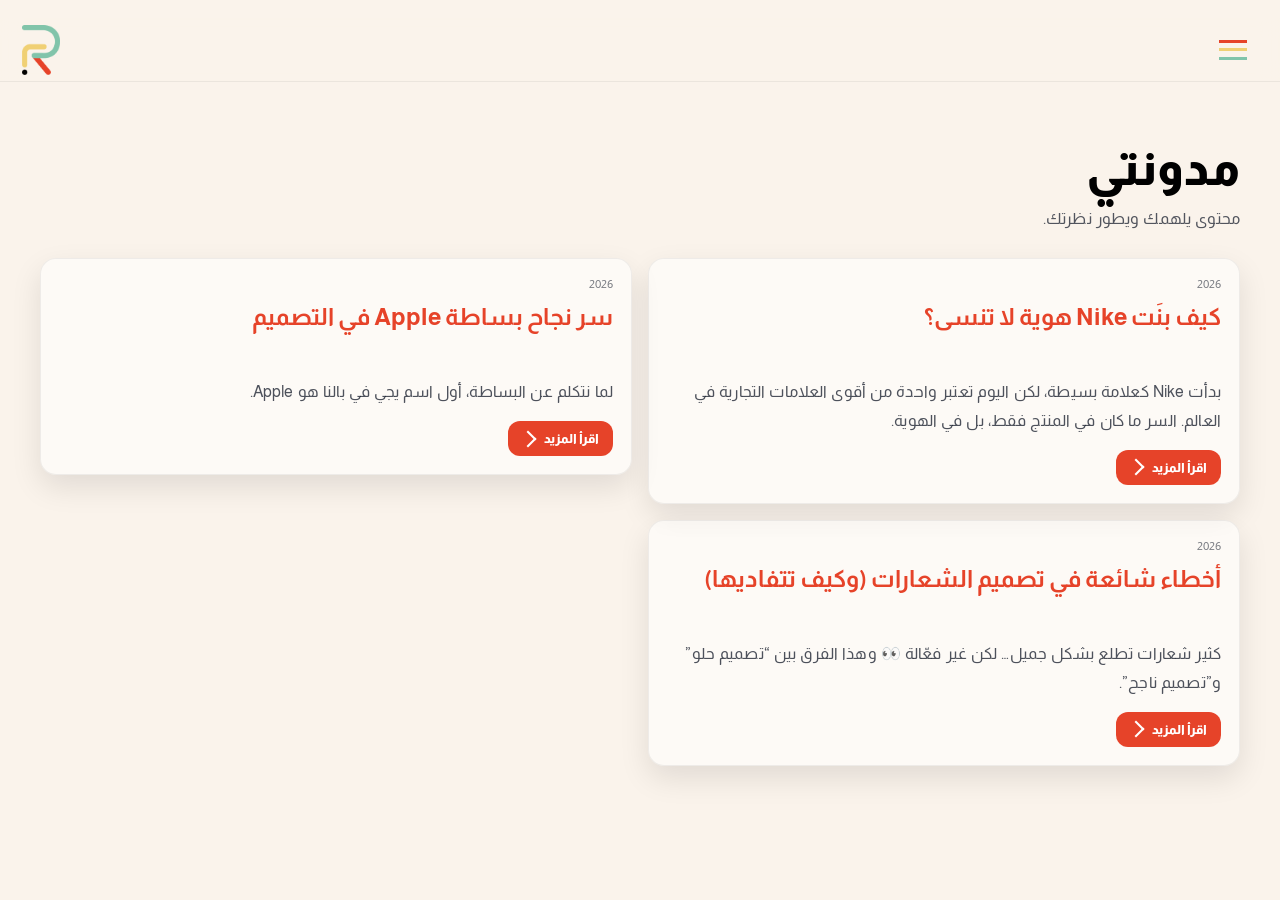
==== commit 7506877d: "Update articles.html" ====
--- a/articles.html
+++ b/articles.html
@@ -45,7 +45,7 @@
     <section class="articlesPage" id="articlesPage">
       <div class="articlesWrap">
         <h1 class="articlesTitle">مدونتي</h1>
-        <p class="articlesSub">آمحتوى يلهمك ويطور نظرتك.</p>
+        <p class="articlesSub">محتوى يلهمك ويطور نظرتك.</p>
 
         <div class="articlesList">
 
--- a/style.css
+++ b/style.css
@@ -1867,46 +1867,55 @@
 
 
 @media (max-width: 768px) {
-
-  #about .aboutText p {
-
+  .aboutText {
+    direction: rtl;
+    text-align: right !important;
+    max-width: 100%;
+    margin: 0;
+    padding-right: 3px;
+    padding-left: 8px;
+    line-height: 1.9;
+    word-spacing: 0.5px;
+  }
+
+  .aboutText p {
+    text-align: right !important;
+    text-align-last: right !important;
+    hyphens: auto !important;
+    word-break: break-word !important;
+  }
+}
+
+
+
+@media (max-width: 768px) {
+  .aboutText p {
     text-align: justify !important;
-
-    direction: rtl;
-
-    max-width: 100% !important;
-
-    margin: 0 !important;
-
-    padding: 0 10px !important;
-
-    line-height: 1.9;
-
-    /* 👇 هذا هو السر */
-
-    text-justify: inter-word;
-
-  }
-
-}
-
-
-
-
-
-
-
-
-
-
-
-
-
-
-
-
-
-
-
-
-
+    text-align-last: right !important;
+    direction: rtl !important;
+    hyphens: auto !important;
+    word-break: break-word !important;
+    padding: 0 6px;
+  }
+}
+
+
+
+
+
+
+
+
+
+
+
+
+
+
+
+
+
+
+
+
+
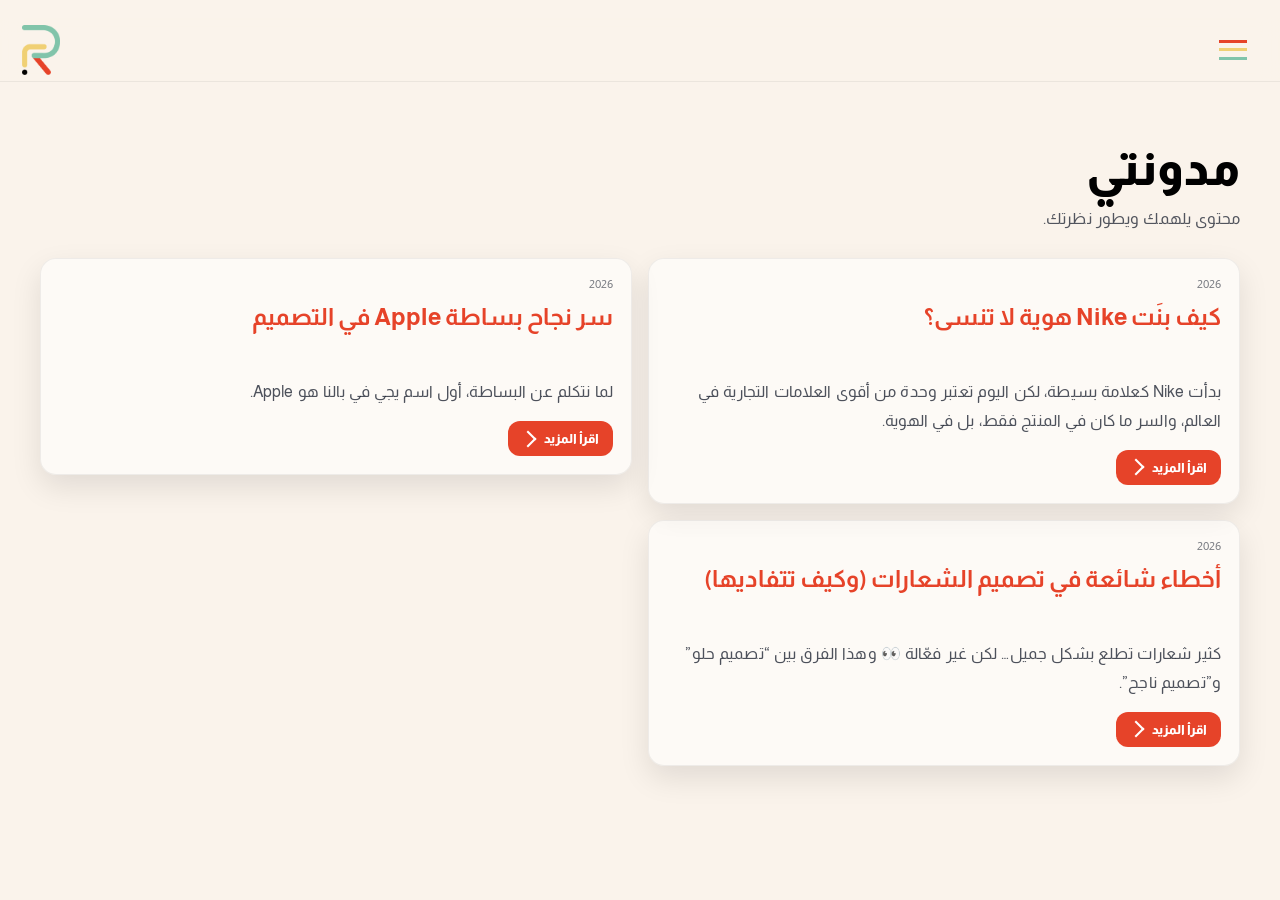
==== commit 039646ac: "Update articles.html" ====
--- a/articles.html
+++ b/articles.html
@@ -52,17 +52,19 @@
           <!-- Article Card -->
           <article class="articleCard">
             <div class="articleMeta">2026</div>
-            <h2 class="articleHeading type-words" data-text="كيف بنَت Nike هوية لا تنسى؟"></h2>
+            <h2 class="articleHeading type-words" data-text="
+				كيف بنَت Nike هوية لا تنسى؟
+				"></h2>
             <p class="articleExcerpt">
-          
-بدأت Nike كعلامة بسيطة، لكن اليوم تعتبر واحدة من أقوى العلامات التجارية في العالم. السر ما كان في المنتج فقط، بل في الهوية.
+بدأت Nike كعلامة بسيطة، لكن اليوم تعتبر وحدة من أقوى العلامات التجارية في العالم، والسر ما كان في المنتج فقط، بل في الهوية.
             </p>
             <a class="articleLink" href="#post-1">اقرأ المزيد</a>
           </article>
 
           <article class="articleCard">
             <div class="articleMeta">2026</div>
-            <h2 class="articleHeading type-words" data-text="سر نجاح بساطة Apple في التصميم
+            <h2 class="articleHeading type-words" data-text="
+				سر نجاح بساطة Apple في التصميم
 "></h2>
             <p class="articleExcerpt">
 لما نتكلم عن البساطة، أول اسم يجي في بالنا هو Apple.
@@ -72,7 +74,8 @@
 
           <article class="articleCard">
             <div class="articleMeta">2026</div>
-            <h2 class="articleHeading type-words" data-text="أخطاء شائعة في تصميم الشعارات (وكيف تتفاديها)
+            <h2 class="articleHeading type-words" data-text="
+				أخطاء شائعة في تصميم الشعارات (وكيف تتفاديها)
 "></h2>
             <p class="articleExcerpt">
 كثير شعارات تطلع بشكل جميل… لكن غير فعّالة 👀
@@ -96,21 +99,23 @@
       <button class="postClose" type="button" aria-label="إغلاق">✕</button>
 
       <div class="postMeta lazy-reveal">2026</div>
-      <h2 class="postTitle type-words" data-text="كيف بنَت Nike هوية لا تُنسى؟
+      <h2 class="postTitle type-words" data-text="
+		  كيف بنَت Nike هوية لا تُنسى؟
 "></h2>
       <p class="postSub lazy-reveal">
-        بدأت Nike كعلامة بسيطة، لكن اليوم تعتبر واحدة من أقوى العلامات التجارية في العالم. السر ما كان في المنتج فقط، بل في الهوية.
-
+بدأت Nike كعلامة بسيطة، لكن اليوم تعتبر وحدة من أقوى العلامات التجارية في العالم، والسر ما كان في المنتج فقط، بل في الهوية.
       </p>
 </p>
 
       <div class="postBody">
         <p class="lazy-reveal">
-اعتمدت نايك على البساطة والقوة في نفس الوقت. شعارها (Swoosh) بسيط جدًا، لكنه يعبر عن الحركة والانطلاق.
-الألوان المستخدمة دايمًا واضحة وجريئة، والرسائل التسويقية تركز على الإلهام والتحدي.        </p>
-        <p class="lazy-reveal">اللي يميز نايك فعلًا هو قدرتها على خلق “شعور” مو مجرد تصميم.
-لما تشوف الإعلان، تحس بالحماس حتى لو ما كنت رياضي.</p>
-        <p class="lazy-reveal">الدروس اللي نقدر نتعلمها:
+			اعتمدت نايك على البساطة والقوة في نفس الوقت، شعارها "Swoosh" بسيط جدًا لكنه يعبر عن الحركة والانطلاق. الألوان المستخدمة دايمًا واضحة وجريئة، والرسائل التسويقية تركز على الإلهام والتحدي.
+		</p>
+        <p class="lazy-reveal"> 
+			اللي يميز Nike فعلًا هو قدرتها على خلق “شعور” مو مجرد تصميم، لما تشوف الإعلان بتحس بالحماس حتى لو ما كنت رياضي وهذا تأثير نفسي مباشر يخليك تربط الشعار بالقوة والتحفيز.
+		</p>
+        <p class="lazy-reveal">
+			الدروس اللي نقدر نتعلمها:
 	
 </p>
 
@@ -130,13 +135,12 @@
 
 
 <p class="lazy-reveal">
-  ✨ اقتراح لك (مهم)
-
-</p>
-
-
-<p class="lazy-reveal">
-“إذا حاب تبن هوية قوية لمشروعك، تواصل معي وخليني أساعدك ✨”
+
+</p>
+
+
+<p class="lazy-reveal">
+	
 </p>
 
       </div>
@@ -148,18 +152,24 @@
       <button class="postClose" type="button" aria-label="إغلاق">✕</button>
 
       <div class="postMeta lazy-reveal">2026</div>
-      <h2 class="postTitle type-words" data-text="سر نجاح بساطة Apple في التصميم">
-        
-      </h2>
-      <p class="postSub lazy-reveal">آبل ما اختارت البساطة عشان الشكل، بل عشان الوضوح.
-كل شي عندهم مدروس: الألوان، الخطوط، المساحات، وحتى طريقة عرض المنتجات.</p>
+      <h2 class="postTitle type-words" data-text="
+		  سر نجاح بساطة Apple في التصميم
+		  "></h2>
+		
+      <p class="postSub lazy-reveal">
+		  آبل ما اختارت البساطة عشان الشكل، بل عشان الوضوح.
+كل شي عندهم مدروس: الألوان، الخطوط، المساحات، وحتى طريقة عرض المنتجات.
+	  </p>
 
       <div class="postBody">
-        <p class="lazy-reveal">تعتمد آبل على:
-</p>
-        <p class="lazy-reveal">•	ألوان هادئة
-</p>
-        <p class="lazy-reveal">•	تصميم نظيف (Minimal)
+        <p class="lazy-reveal">
+			تعتمد آبل على:
+</p>
+        <p class="lazy-reveal">
+			•	ألوان هادئة
+</p>
+        <p class="lazy-reveal">
+			•	تصميم نظيف (Minimal)
 </p>
 
 <p class="lazy-reveal">
@@ -167,11 +177,13 @@
 
 </p> 
 
-<p class="lazy-reveal">وهذا الشي يخلي المستخدم يحس بالفخامة والراحة بنفس الوقت.
-
-</p>
-
-<p class="lazy-reveal">	ليش هذا مهم لبراندك؟
+<p class="lazy-reveal">
+	وهذا الشي يخلي المستخدم يحس بالفخامة والراحة بنفس الوقت.
+
+</p>
+
+<p class="lazy-reveal">
+	ليش هذا مهم لبراندك؟
 لأن التعقيد يشتت العميل، لكن البساطة تخليه يفهمك بسرعة ويثق فيك أكثر.
 </p>
 
@@ -183,11 +195,12 @@
 
 
 <p class="lazy-reveal">	
-  ✨ اقتراح لك (مهم)
-</p>
-
-
-<p class="lazy-reveal">	“إذا حاب تبن هوية قوية لمشروعك، تواصل معي وخليني أساعدك ✨”
+	
+</p>
+
+
+<p class="lazy-reveal">
+	
 </p>
       </div>
     </div>
@@ -198,61 +211,80 @@
       <button class="postClose" type="button" aria-label="إغلاق">✕</button>
 
       <div class="postMeta lazy-reveal">2026</div>
-      <h2 class="postTitle type-words" data-text="أخطاء شائعة في تصميم الشعارات (وكيف تتفاديها)
+      <h2 class="postTitle type-words" data-text="
+		  أخطاء شائعة في تصميم الشعارات (وكيف تتفاديها)
 "></h2>
-      <p class="postSub lazy-reveal">كثير شعارات تطلع بشكل جميل… لكن غير فعّالة 👀</p>
+      <p class="postSub lazy-reveal">
+		  كثير شعارات تطلع بشكل جميل… لكن غير فعّالة
+	  </p>
 
 
       <div class="postBody">
-        <p class="lazy-reveal">وهذا الفرق بين “تصميم حلو” و”تصميم ناجح”.
-        <p class="lazy-reveal">
-أهم الأخطاء:
+        <p class="lazy-reveal">
+			وهذا الفرق بين “تصميم حلو” و”تصميم ناجح”.
+        <p class="lazy-reveal">
+وأهم الأخطاء:
 
 </p>
         <p class="lazy-reveal">
 1. التعقيد الزائد
 </p>
-        <p class="lazy-reveal">شعار فيه تفاصيل كثيرة = صعب يتذكره العميل
-</p>
-
-                <p class="lazy-reveal">2. تقليد المنافسين
-</p>
-
-                        <p class="lazy-reveal">لما تشبه غيرك، تختفي وسط السوق
-</p>
-
-                                <p class="lazy-reveal">3. اختيار ألوان عشوائية
-</p>
-
-                                        <p class="lazy-reveal">الألوان لازم تعكس شخصية البراند، مو ذوقك الشخصي فقط
-</p>
-
-                                                <p class="lazy-reveal">4. عدم التفكير بالاستخدام
-</p>
-
-                                                        <p class="lazy-reveal">هل الشعار واضح بحجم صغير؟ على الجوال؟ على اللوحات؟
-</p>
-
-                                                                <p class="lazy-reveal">كيف يكون الشعار الصحيح؟
-</p>
-
-                                                                        <p class="lazy-reveal">•	بسيط
-</p>
-
-                                                                                <p class="lazy-reveal">•	واضح
-</p>
-
-                                                                                        <p class="lazy-reveal">•	قابل للاستخدام في كل مكان
-</p>
-
-<p class="lazy-reveal">	•	يعبر عن هوية المشروع
-
-</p>
-
-<p class="lazy-reveal">✨ اقتراح لك (مهم)
-</p>
-
-<p class="lazy-reveal">“إذا حاب تبن هوية قوية لمشروعك، تواصل معي وخليني أساعدك ✨”
+        <p class="lazy-reveal">
+			شعار فيه تفاصيل كثيرة = صعب يتذكره العميل
+</p>
+
+                <p class="lazy-reveal">
+					2. تقليد المنافسين
+</p>
+
+                        <p class="lazy-reveal">
+							لما تشبه غيرك، تختفي وسط السوق
+</p>
+
+                                <p class="lazy-reveal">
+									3. اختيار ألوان عشوائية
+</p>
+
+                                        <p class="lazy-reveal">
+											الألوان لازم تعكس شخصية البراند، مو ذوقك الشخصي فقط
+											
+</p>
+
+                                                <p class="lazy-reveal">
+													4. عدم التفكير بالاستخدام
+</p>
+
+                                                        <p class="lazy-reveal">
+															هل الشعار واضح بحجم صغير؟ على الجوال؟ على اللوحات؟
+</p>
+
+                                                                <p class="lazy-reveal">
+																	كيف يكون الشعار الصحيح؟
+</p>
+
+                                                                        <p class="lazy-reveal">
+																			•	بسيط
+</p>
+
+                                                                                <p class="lazy-reveal">
+																					•	واضح
+</p>
+
+                                                                                        <p class="lazy-reveal">
+																							•	قابل للاستخدام في كل مكان
+</p>
+
+<p class="lazy-reveal">
+	•	يعبر عن هوية المشروع
+
+</p>
+
+<p class="lazy-reveal">
+	
+</p>
+
+<p class="lazy-reveal">
+	
 </p>
       </div>
     </div>
--- a/style.css
+++ b/style.css
@@ -1215,7 +1215,7 @@
 
     display: block;
 
-    width: 480px;        /* 👈 أكبر شوي */
+    width: 130px;        /* 👈 أكبر شوي */
 
     height: auto;
 
@@ -1803,17 +1803,136 @@
 
 
 
-@media (max-width: 768px){
-  #about .aboutText p{
-    padding: 3px !important;
-    text-align: right !important;
-    text-align-last: right !important;
-    unicode-bidi: plaintext !important;
-  }
-}
-
-
-
+
+
+
+
+
+
+
+
+
+
+
+
+
+
+
+
+/* ==========================
+
+   ABOUT (TABLET - iPad)
+
+========================== */
+
+@media (min-width:769px) and (max-width:1024px){
+
+#about.pageGeneric{
+
+  --aboutTabletCardPad: 30px;
+
+}
+
+/* الكرت */
+
+#about.pageGeneric .aboutCard{
+
+  display:flex;
+
+  flex-direction:column;
+
+  width:100%;
+
+  margin:0 30px; /* فراغ من الجنبين */
+
+  padding: var(--aboutTabletCardPad);
+
+  gap:30px;
+
+  min-height:auto;
+
+}
+
+/* النص */
+
+#about .aboutText{
+
+  width:100%;
+
+  max-width:100%;
+
+  text-align:right;
+
+  margin:0;
+
+}
+
+/* الفيديو */
+
+#about .aboutVideo{
+
+  position:static;
+
+  width:100%;
+
+  height:auto;              /* 👈 يمنع القص */
+
+  border-radius:16px;
+
+  overflow:hidden;
+
+  background:#000;          /* شكل أنظف */
+
+}
+
+/* الفيديو نفسه */
+
+#about .aboutVideo video{
+
+  width:100%;
+
+  height:auto;              /* 👈 أهم شيء */
+
+  display:block;
+
+  object-fit:contain;       /* يعرض كامل */
+
+}
+
+}
+
+
+
+
+
+
+@media (min-width:1025px){
+
+/* ننزل النص */
+
+#about .aboutText{
+
+  margin-top: 30px; /* 👈 تحكم بالمستوى */
+
+}
+
+/* إذا عندك صورة داخل النص */
+
+#about .aboutText img{
+
+  margin-top: 130px; /* 👈 مسافة بين النص والصورة */
+
+}
+
+/* أو إذا الصورة عنصر منفصل */
+
+#about .aboutImage{
+
+  margin-top: 20px;
+
+}
+
+}
 
 
 
@@ -1823,99 +1942,82 @@
 
 @media (max-width: 768px) {
 
-  /* نلغي أي مسافات من العنصر نفسه */
-
   .aboutText {
 
-    padding-right: 0 !important;
-
-    margin-right: 0 !important;
-
-  }
-
-  /* نلغي المسافات من أي أب يضغطه */
-
-  .aboutText,
-
-  .aboutText * {
-
-    box-sizing: border-box;
-
-  }
-
-  /* أهم سطر: نلغي أي padding من الحاوية */
-
-  .content,
-
-  .container,
+    padding-right: 2px !important;
+
+  }
+
+}
+
+
+
+
+
+
+
+
+
+
+@media only screen 
+
+  and (min-width: 768px) 
+
+  and (max-width: 1024px) 
+
+  and (orientation: portrait) {
 
   .about,
 
-  .section {
-
-    padding-right: 0 !important;
-
-  }
-
-}
-
-
-
-
-
-
-
-
-@media (max-width: 768px) {
-  .aboutText {
-    direction: rtl;
-    text-align: right !important;
-    max-width: 100%;
-    margin: 0;
-    padding-right: 3px;
-    padding-left: 8px;
-    line-height: 1.9;
-    word-spacing: 0.5px;
-  }
-
-  .aboutText p {
-    text-align: right !important;
-    text-align-last: right !important;
-    hyphens: auto !important;
-    word-break: break-word !important;
-  }
-}
-
-
-
-@media (max-width: 768px) {
-  .aboutText p {
-    text-align: justify !important;
-    text-align-last: right !important;
-    direction: rtl !important;
-    hyphens: auto !important;
-    word-break: break-word !important;
-    padding: 0 6px;
-  }
-}
-
-
-
-
-
-
-
-
-
-
-
-
-
-
-
-
-
-
-
-
-
+  .aboutCard
+
+  {
+
+    width: calc(100% - 40px) !important;
+
+    margin-left: auto !important;
+
+    margin-right: auto !important;
+
+  }
+
+}
+
+
+
+
+
+
+
+
+
+
+
+
+
+
+
+/* ===== ABOUT - iPad Landscape ===== */
+@media (min-width: 769px) and (max-width: 1366px) and (orientation: landscape) {
+  #about .aboutVideo {
+    top: 0;
+    bottom: 0;
+    height: 100%;
+  }
+}
+
+
+
+
+
+
+
+
+
+
+
+
+
+
+
+
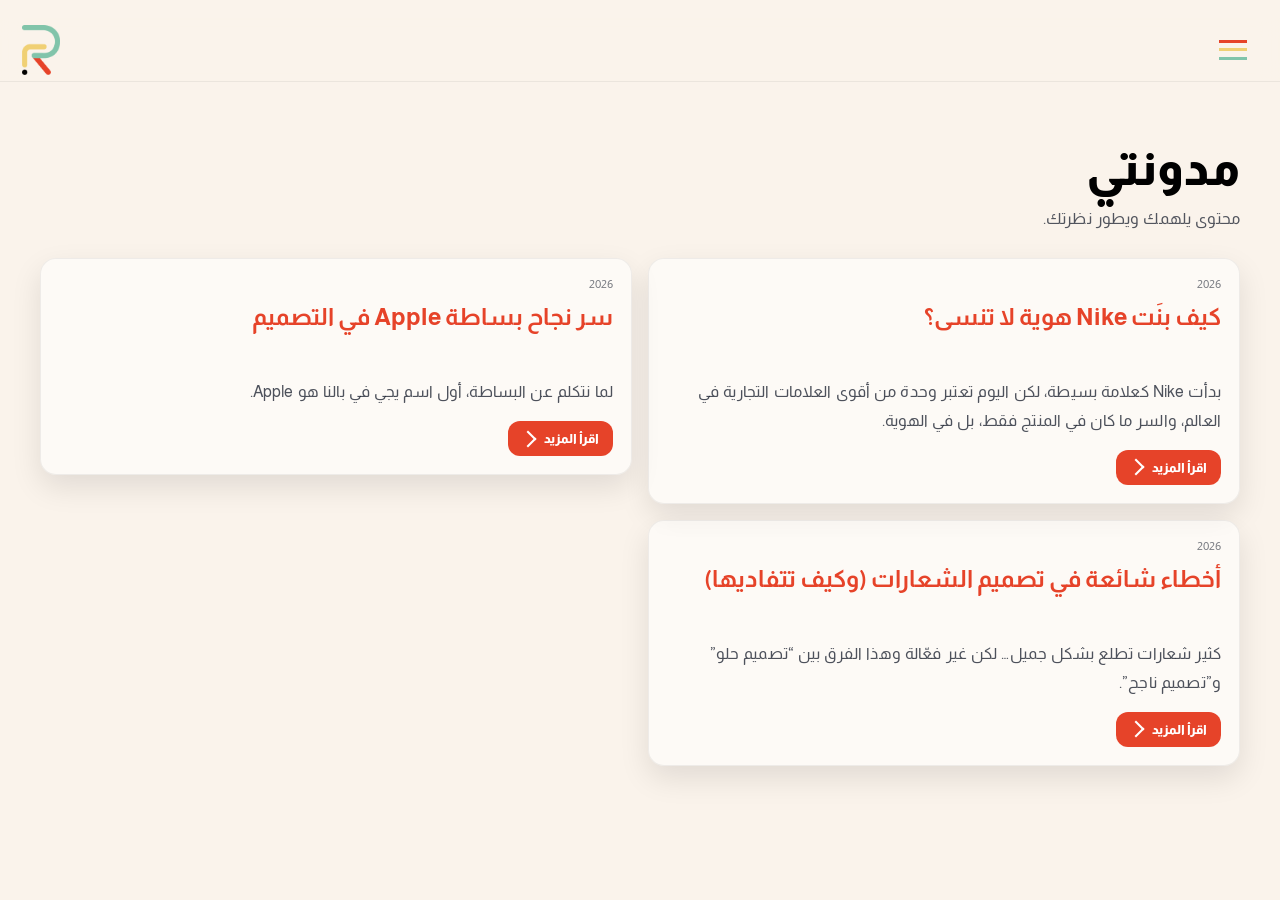
==== commit dc799f75: "Update articles.html" ====
--- a/articles.html
+++ b/articles.html
@@ -78,7 +78,7 @@
 				أخطاء شائعة في تصميم الشعارات (وكيف تتفاديها)
 "></h2>
             <p class="articleExcerpt">
-كثير شعارات تطلع بشكل جميل… لكن غير فعّالة 👀
+كثير شعارات تطلع بشكل جميل… لكن غير فعّالة
 وهذا الفرق بين “تصميم حلو” و”تصميم ناجح”.            </p>
             <a class="articleLink" href="#post-3">اقرأ المزيد</a>
           </article>
